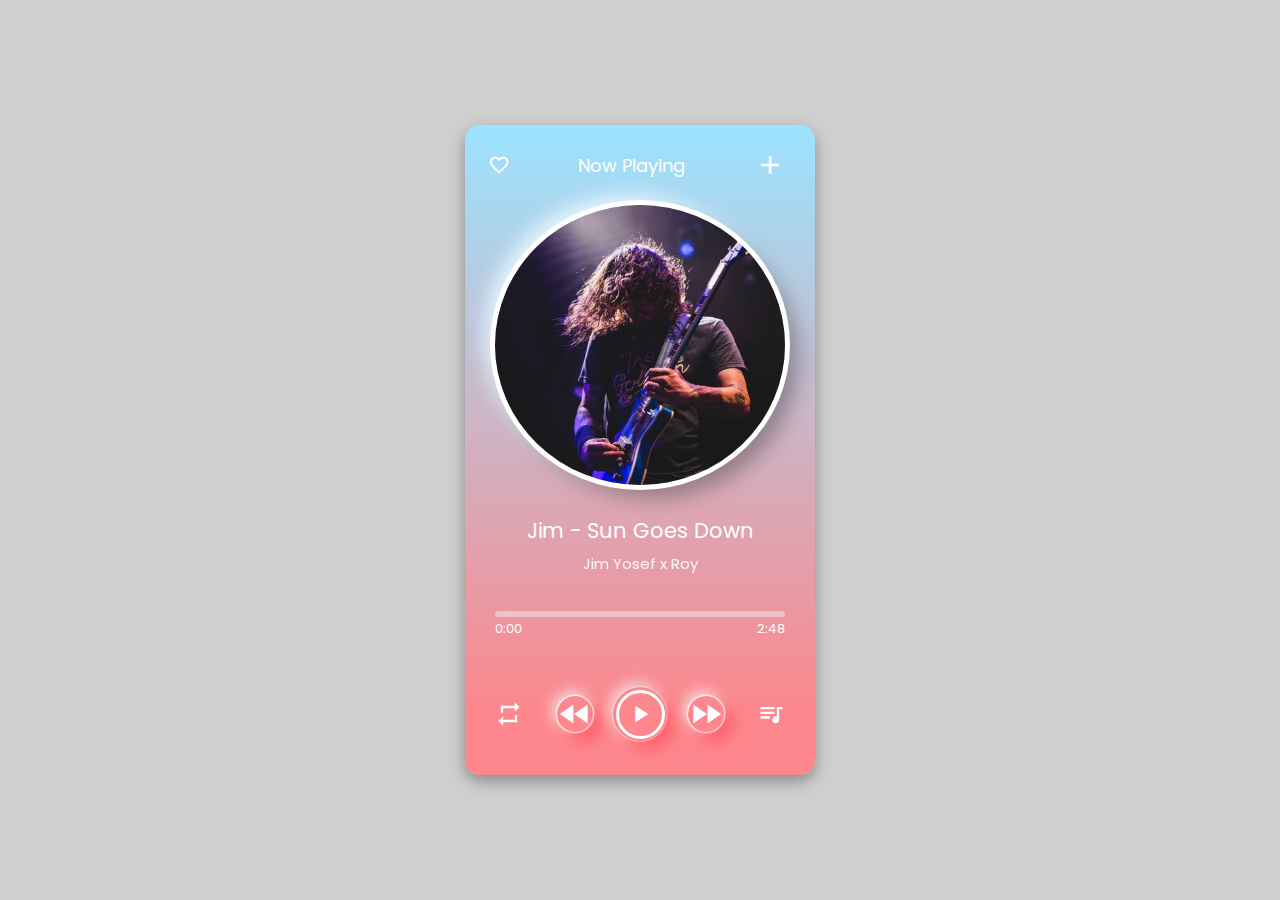
==== Music Player/music player files/index.html @ c03376bd "hello" ====
<!DOCTYPE html>
<html lang="en">
<head>
  <meta charset="UTF-8">
  <meta name="viewport" content="width=device-width, initial-scale=1.0">
  <title>Music Player | Coding With Nick</title>
  <link rel="stylesheet" href="style.css">
  <link rel="stylesheet" href="https://fonts.googleapis.com/icon?family=Material+Icons">

</head>

<body>
  <div class="container">

    <div class="top-bar">
      <i class="material-icons">favorite_border</i>
      <span>Now Playing</span>
      <i class="material-icons">add</i>
    </div>
    <div class="img-area">
      <img src="" alt="">
    </div>
    <div class="song-details">
      <p class="name"></p>
      <p class="artist"></p>
    </div>

    <div class="progress-area">

      <div class="progress-bar">
        <audio id="main-audio" src=""></audio>
      </div>
      <div class="song-timer">
        <span class="current-time">0:00</span>
        <span class="max-duration">0:00</span>
      </div>
      <audio id="main-audio" src=""></audio>
    </div>

    <div class="controls">
      <i id="repeat-plist" class="material-icons" title="Playlist looped">repeat</i>
      <i id="prev" class="material-icons prev">fast_rewind</i>
      <div class="play-pause">
        <i class="material-icons play">play_arrow</i>
      </div>
      <i id="next" class="material-icons next">fast_forward</i>
      <i id="more-music" class="material-icons">queue_music</i>
    </div>

    <div class="music-list">
      <div class="header">
        <div class="row">
          <i class="list material-icons">queue_music</i>
          <span>Music List</span>
        </div>
        <i id="close" class="material-icons">close</i>
      </div>
      <ul>
       
      </ul>
    </div>


  </div>

  <script src="js/music-list.js"></script>
  <script src="js/script.js"></script>

</body>

</html>
---- Music Player/music player files/style.css ----
@import url('https://fonts.googleapis.com/css2?family=Poppins:wght@200;300;400;500;600;700&display=swap');

* {
    margin: 0;
    padding: 0;
    box-sizing: border-box;
    font-family: "Poppins", sans-serif;
}

*::before,
*::after {
    padding: 0;
    margin: 0;
}

body {
    display: flex;
    align-items: center;
    justify-content: center;
    min-height: 100vh;
    background: rgb(207, 207, 207);
}

.container {
    width: 350px;
    height: 650px;
    padding: 25px 30px;
    overflow: hidden;
    position: relative;
    border-radius: 15px;
    background: linear-gradient(#9ce3ff 0%, #fd878d 90%);
    box-shadow: 0px 6px 15px rgba(0, 0, 0, 0.342);
    background-blend-mode: screen;
}

.container i {
    cursor: pointer;
}

.top-bar,
.progress-area .song-timer,
.controls,
.music-list .header,
.music-list ul li {
    display: flex;
    align-items: center;
    justify-content: space-between;
}

.top-bar i {
    font-size: 30px;
    color: #ffffff;
}

.top-bar i:first-child {
    margin-left: -7px;
    font-size: 22px;
}

.top-bar span {
    font-size: 18px;
    margin-left: -3px;
    color: #ffffff;
}

.img-area {
    width: 100%;
    height: 280px;
    overflow: hidden;
    margin-top: 25px;
    border-radius: 50%;
    border-radius: 50%;
    box-shadow: 0 0 0 5px #ffffff,
        0 0 2px #fff,
        13px 13px 20px #31313163,
        -10px -10px 20px #e6f6ff;

}

.img-area img {
    width: 100%;
    height: 100%;
    object-fit: cover;

}

.song-details {
    text-align: center;
    margin: 30px 0;
}

.song-details p {
    color: #ffffff;
}

.song-details .name {
    font-size: 21px;
}

.song-details .artist {
    font-size: 15px;
    opacity: 0.9;
    line-height: 35px;
}

.progress-area {
    height: 6px;
    width: 100%;
    border-radius: 50px;
    background: #f0f0f081;
    cursor: pointer;
}

.progress-area .progress-bar {

    height: inherit;
    width: 0%;
    position: relative;
    border-radius: inherit;
    background: #ffffff;
}

.progress-bar::before {
    content: "";
    position: absolute;
    height: 12px;
    width: 12px;
    border-radius: 50%;
    top: 50%;
    right: -5px;
    z-index: 2;
    opacity: 0;
    pointer-events: none;
    transform: translateY(-50%);
    background: inherit;
    transition: opacity 0.2s ease;
}

.progress-area:hover .progress-bar::before {
    opacity: 1;
    pointer-events: auto;
}

.progress-area .song-timer {
    margin-top: 2px;
}

.song-timer span {
    font-size: 13px;
    color: #ffffff;
}

.controls {
    margin: 70px 0 5px 0;
}

.controls i {
    font-size: 28px;
    user-select: none;
    background: #ffffff;
    background-clip: text;
    -webkit-background-clip: text;
    -webkit-text-fill-color: transparent;
}

.controls i:nth-child(2),
.controls i:nth-child(4) {
    font-size: 43px;
}

.controls #prev {
    margin-right: -13px;
}

.controls #next {
    margin-left: -13px;
}

.controls i.prev {
    font-size: 38px;
}

.controls i.next {
    font-size: 38px;
}

.controls .play-pause {
    height: 54px;
    width: 54px;
    display: flex;
    cursor: pointer;
    align-items: center;
    justify-content: center;
    border-radius: 50%;
    box-shadow:
        0 0 2px #fff,
        8px 8px 15px #ff5e66,
        -3px -3px 15px #f0ecec;

}

.play-pause::before {
    position: absolute;
    content: "";
    height: 43px;
    width: 43px;
    border-radius: inherit;
    background: transparent;
    border: 3px solid #ffffff;
}

.play-pause i {
    height: 43px;
    width: 43px;
    line-height: 43px;
    text-align: center;
    background: inherit;
    background-clip: text;
    -webkit-background-clip: text;
    -webkit-text-fill-color: white;
    position: absolute;

}

.prev,
.next {
    box-shadow:
        0 0 2px #fff,
        8px 8px 15px #ff5e66,
        -3px -3px 15px #f0ecec;
    border-radius: 50%;
}

.music-list {
    position: absolute;
    width: 100%;
    bottom: -55%;
    opacity: 0;
    pointer-events: none;
    left: 0;
    box-shadow: 0px -5px 10px rgba(0, 0, 0, 0.1);
    z-index: 5;
    padding: 15px 30px;
    border-radius: 15px;
    background:
        linear-gradient(rgba(255, 255, 255, 0.973), transparent),
        linear-gradient(to top left, rgb(255, 23, 23), transparent),
        linear-gradient(to top right, rgb(0, 183, 255), transparent);
    background-blend-mode: screen;
    transition: all 0.15s ease-in-out;
}

.music-list.show {
    bottom: 0;
    opacity: 1;
    pointer-events: auto;
}

.music-list ul {
    margin-top: 10px 0;
    max-height: 260px;
    overflow: auto;
}

.music-list ul li {
    list-style: none;
    display: flex;
    cursor: pointer;
    padding-bottom: 10px;
    margin-bottom: 5px;
    color: #000000;
    border-bottom: 1px solid #e5e5e5;
}

.music-list ul li:last-child {
    border-bottom: 0px;
}

.music-list ul li .row span {
    font-size: 17px;
}

.music-list ul li .row p {
    opacity: 0.6;
}

ul li .audio-duration {
    font-size: 16px;
}

.header .row {
    display: flex;
    align-items: center;
    font-size: 19px;
    color: #515c6f;
}

.header .row i {
    cursor: default;
}

.header .row span {
    margin-left: 5px;
}

.header #close {
    font-size: 22px;
    color: #515c6f;
}

.music-list ul::-webkit-scrollbar {
    width: 0;
}

.music-list ul li:hover {
    color: #0e9fff;
}

ul li.playing {
    pointer-events: none;
    color: #0e9fff;
}
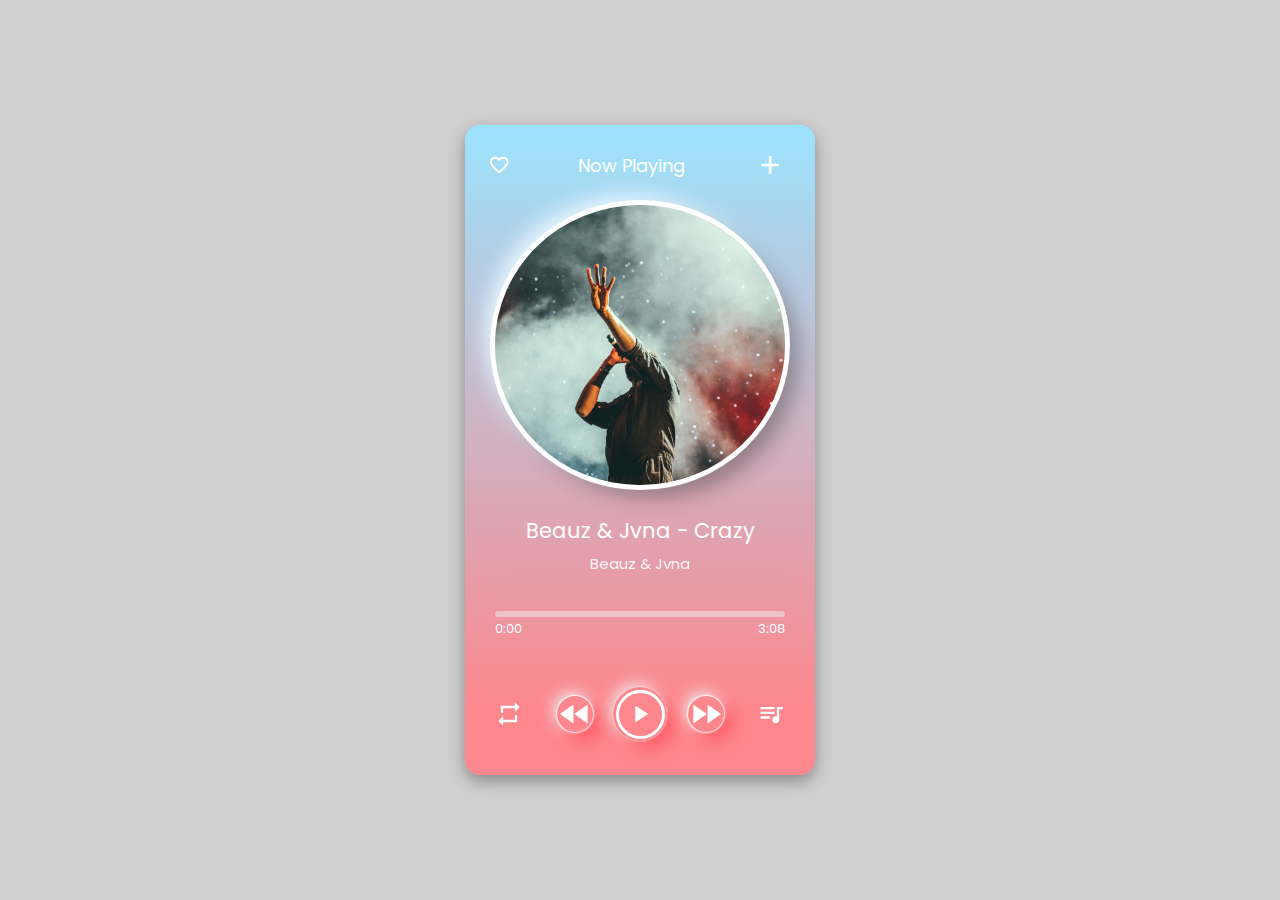
==== commit 9ea3ac90: "Update index.html" ====
--- a/Music Player/music player files/index.html
+++ b/Music Player/music player files/index.html
@@ -3,7 +3,7 @@
 <head>
   <meta charset="UTF-8">
   <meta name="viewport" content="width=device-width, initial-scale=1.0">
-  <title>Music Player | Coding With Nick</title>
+  <title>Music Player</title>
   <link rel="stylesheet" href="style.css">
   <link rel="stylesheet" href="https://fonts.googleapis.com/icon?family=Material+Icons">
 
@@ -68,4 +68,4 @@
 
 </body>
 
-</html>+</html>
